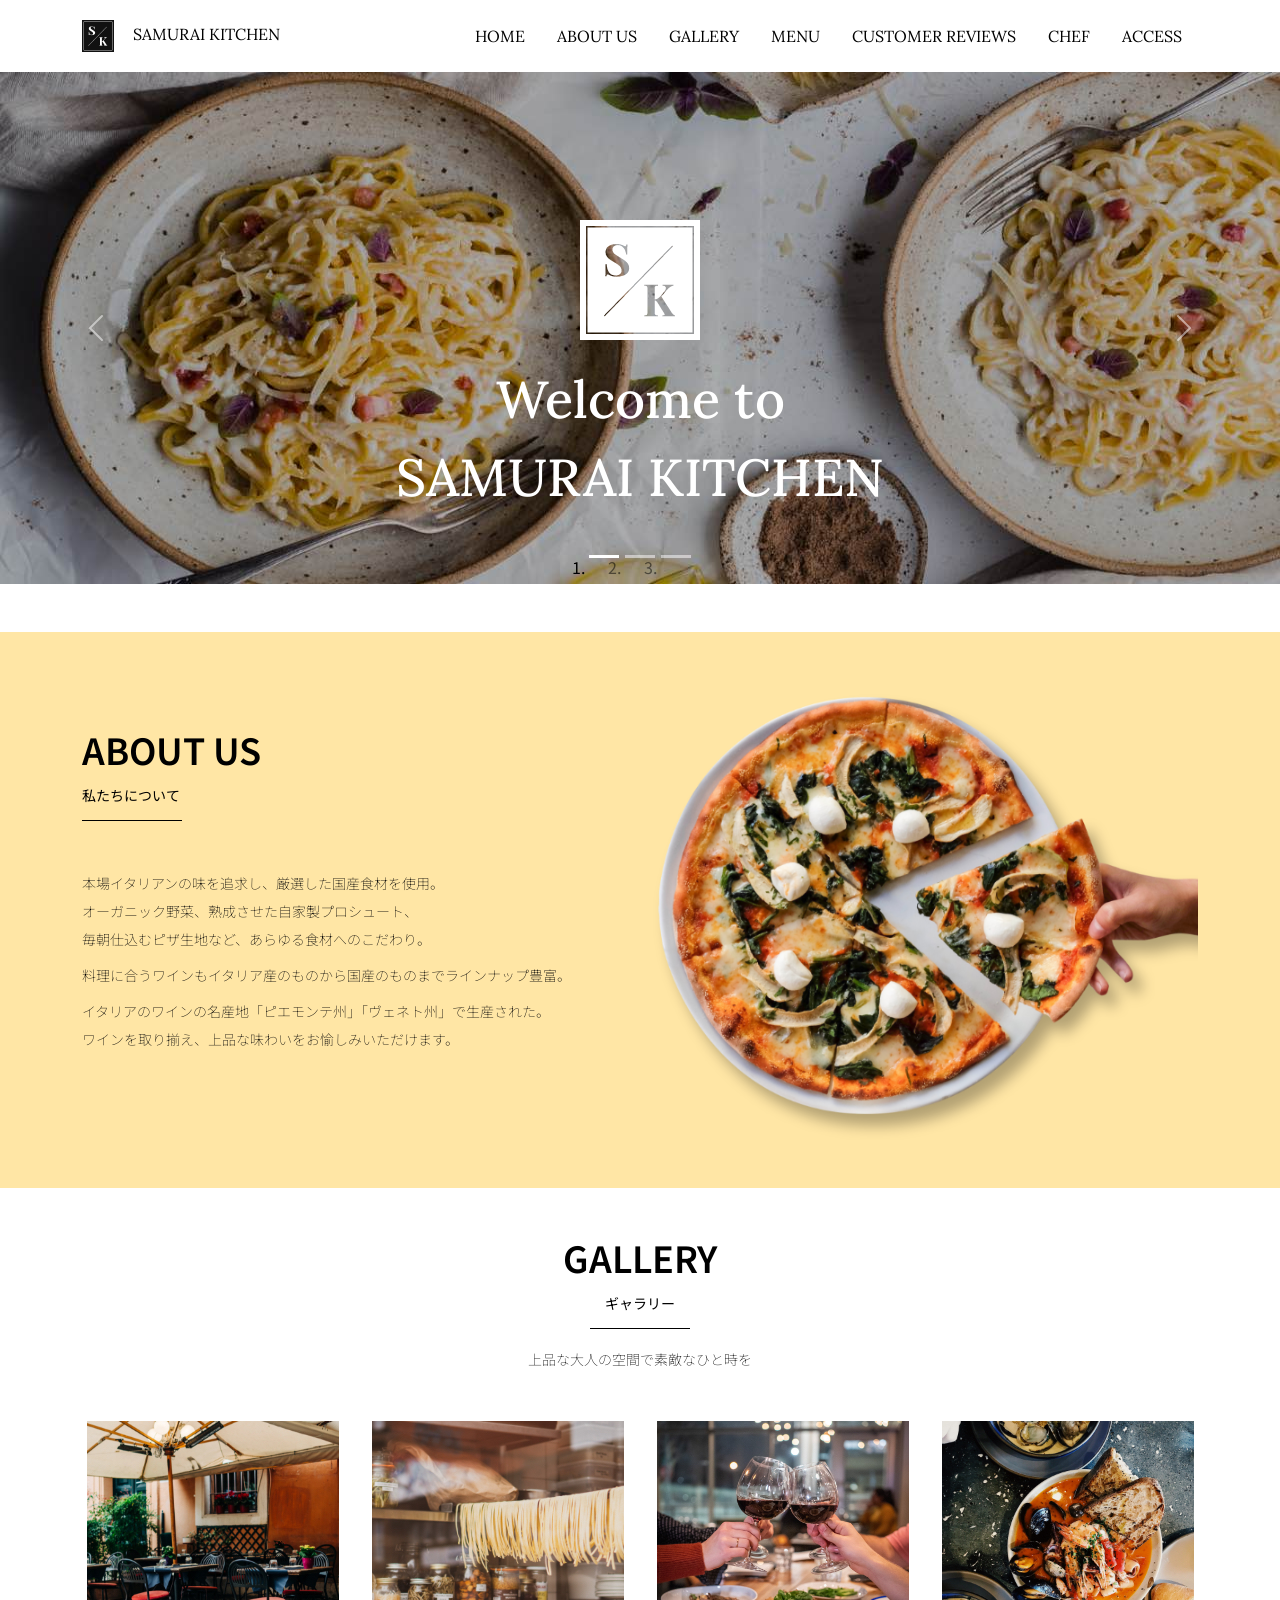
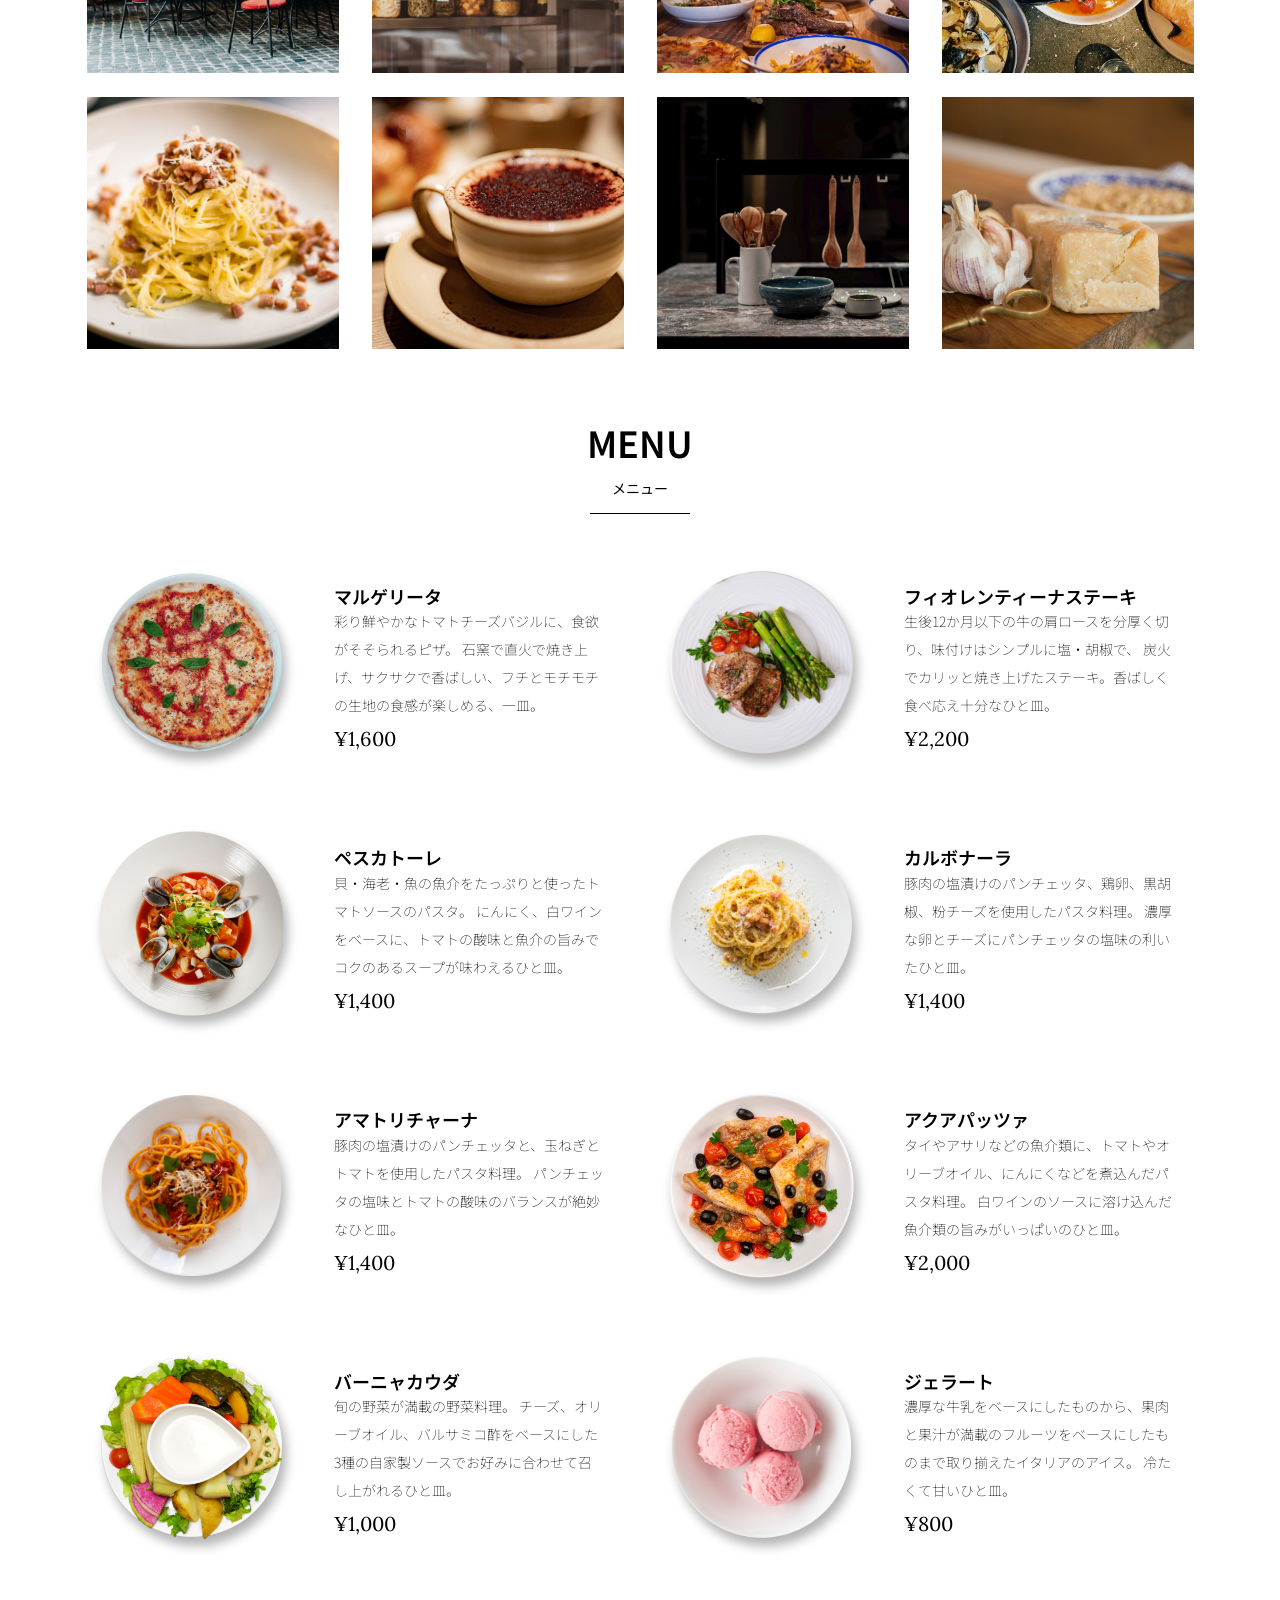
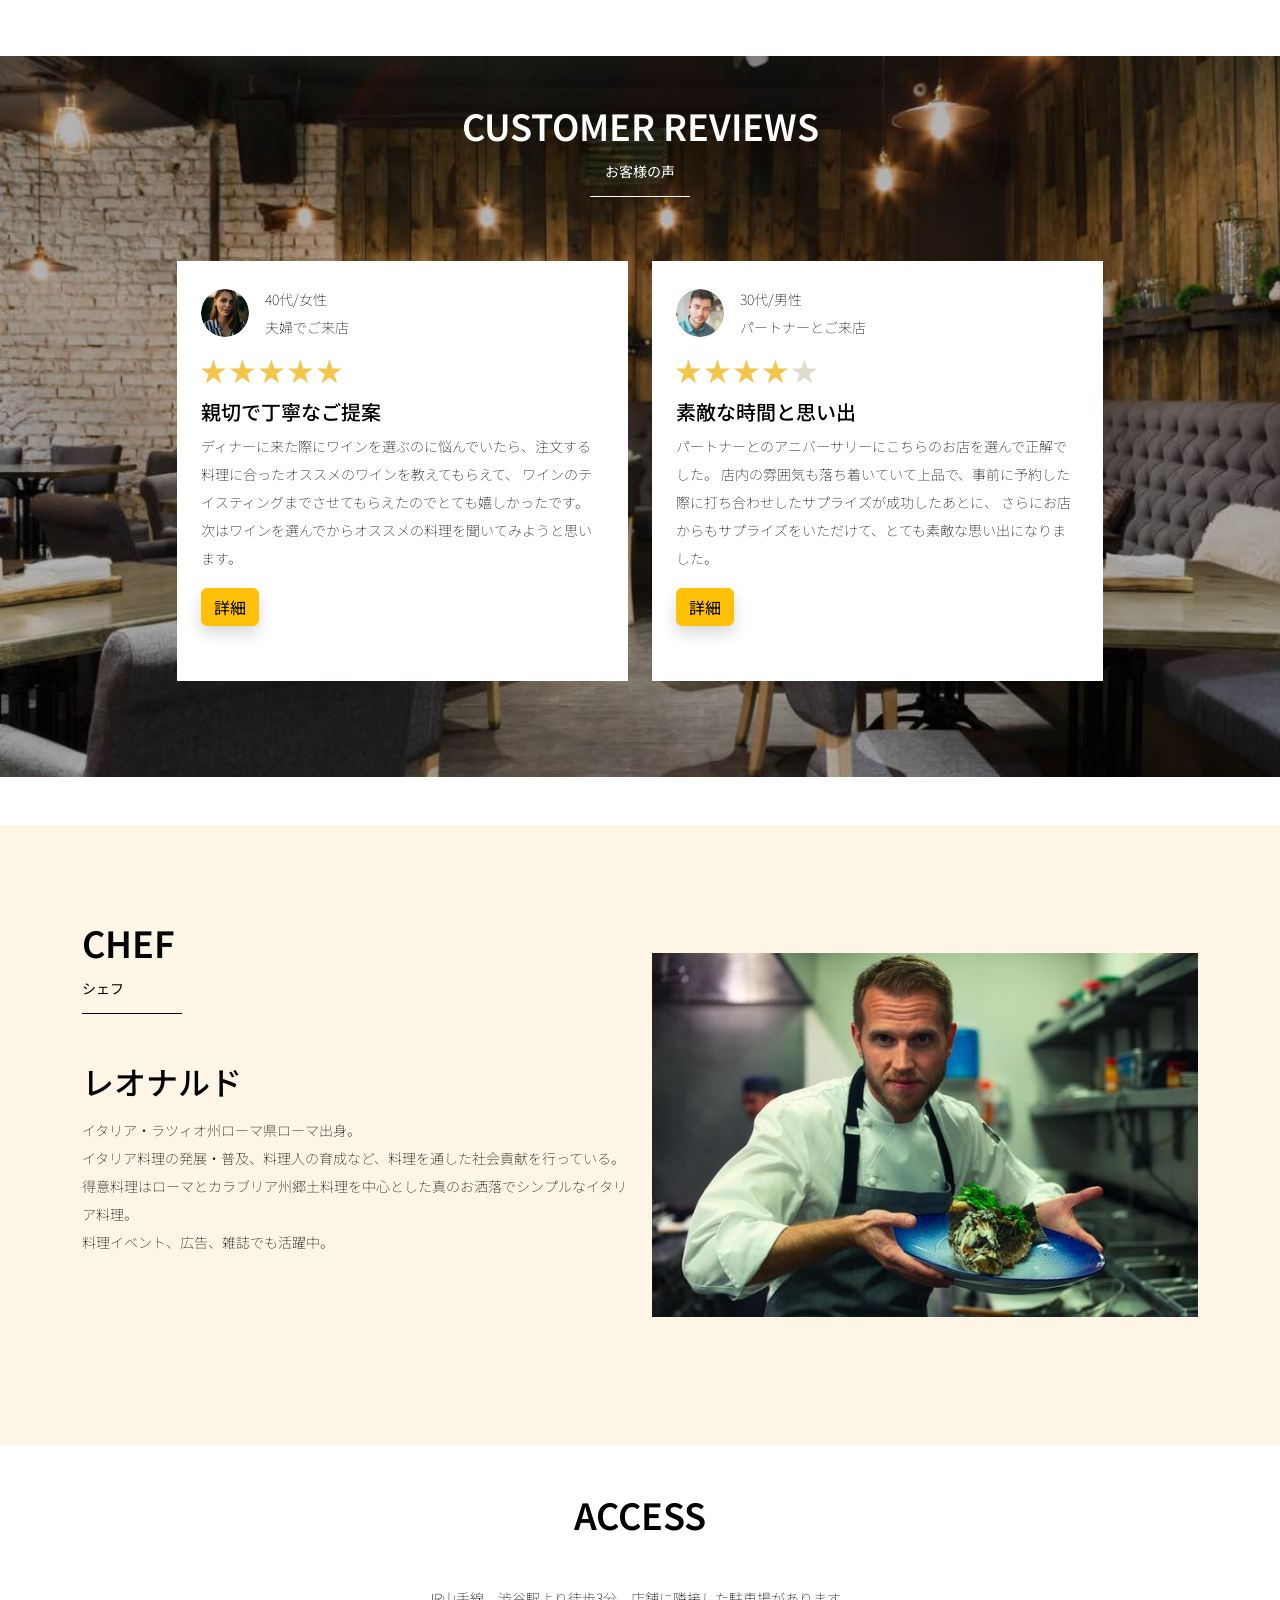
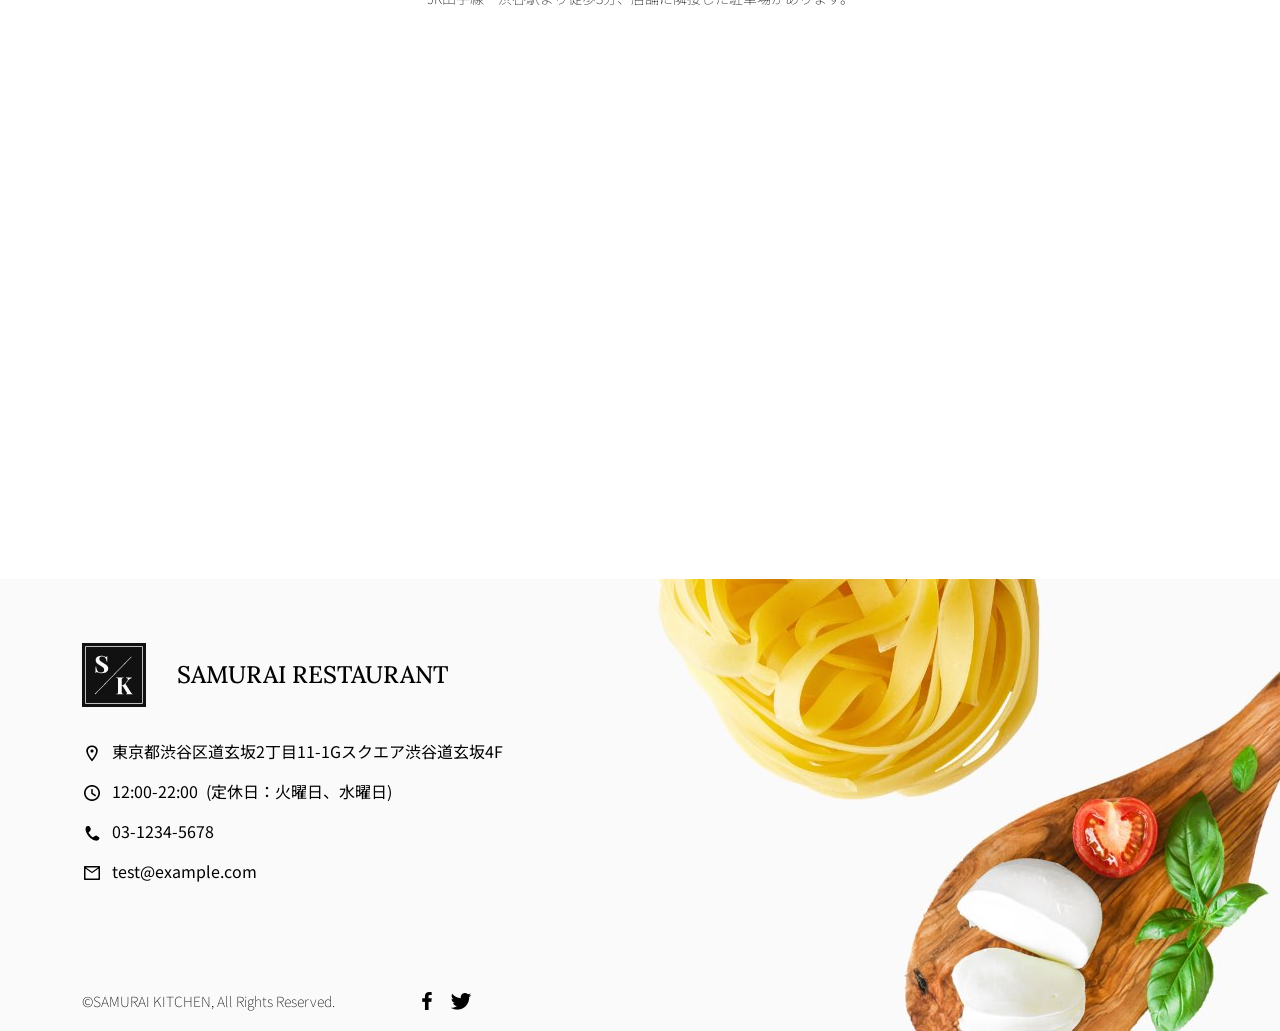
==== kadai_015/index.html @ c9a00638 "Add files via upload" ====
<!doctype html>
<html lang="ja">

<head>
  <meta charset="utf-8">
  <!--マルチデバイス対応-->
  <meta name="viewport" content="width=device-width, initial-scale=1">
  <meta name="description" content="">
  <meta name="author" content="SAMURAI ENGINEER">
  <title>SAMURAI XD_HTML教材</title>
  <!-- ************************************************ bootstrap.min.cssの読み込み -->
  <link href="https://cdn.jsdelivr.net/npm/bootstrap@5.0.0-beta1/dist/css/bootstrap.min.css" rel="stylesheet"
    integrity="sha384-giJF6kkoqNQ00vy+HMDP7azOuL0xtbfIcaT9wjKHr8RbDVddVHyTfAAsrekwKmP1" crossorigin="anonymous">
  <!-- ************************************************ bootstrap.bundle.min.jsの読み込み -->
  <script src="https://cdn.jsdelivr.net/npm/bootstrap@5.0.0-beta1/dist/js/bootstrap.bundle.min.js"
    integrity="sha384-ygbV9kiqUc6oa4msXn9868pTtWMgiQaeYH7/t7LECLbyPA2x65Kgf80OJFdroafW" crossorigin="anonymous" defer>
  </script>

  <!-- ************************************************ Google Font読み込み -->
  <link rel="preconnect" href="https://fonts.gstatic.com">
  <link href="https://fonts.googleapis.com/css2?family=Lora&display=swap" rel="stylesheet">
  <link href="https://fonts.googleapis.com/css2?family=Noto+Sans+JP:wght@300&display=swap" rel="stylesheet">
  <!-- ************************************************今回作成する styles.cssの読み込み -->
  <link href="stylesheet/style.css" rel="stylesheet">
  <!-- ************************************************  -->
</head>

<body>
  <main>
    <!-- ************************************************ ナビゲーションバー開始 -->
    <nav class="navbar navbar-expand-lg">
      <div class="container">
        <a class="navbar-brand my_navbar_brand">
          <img class="img-fluid navbar_brand_logo" src="img/site_logo.png" alt="サイトアイコン">
          <span>SAMURAI KITCHEN</span>
        </a>
        <div class="navbar-toggler hamburger_menu" data-bs-toggle="collapse" data-bs-target="#navbarNav"
          aria-controls="navbarNav" aria-expanded="false" aria-label="Toggle navigation">
          <input type="checkbox" id="hamburger_btn_check">
          <label for="hamburger_btn_check" class="hamburger_btn">
            <img class="btn_open" src="img/button_open.png" alt="ナビゲーションバーのボタン">
            <img class="btn_close" src="img/button_close.png" alt="ナビゲーションバーのボタン">
          </label>
        </div>
        <div class="collapse navbar-collapse justify-content-end" id="navbarNav">
          <ul class="navbar-nav">
            <li class="nav-item px-2">
              <a class="nav-link my_nav_link my-2" aria-current="page" href="#">HOME</a>
            </li>

            <li class="nav-item px-2">
              <a class="nav-link my_nav_link my-2" href="#about">ABOUT US</a>
            </li>

            <li class="nav-item px-2">
              <a class="nav-link my_nav_link my-2" href="#gallery">GALLERY</a>
            </li>    
          
            <li class="nav-item px-2">
              <a class="nav-link my_nav_link my-2" href="#menu">MENU</a>
            </li>
          
            <li class="nav-item px-2">
              <a class="nav-link my_nav_link my-2" href="#review">CUSTOMER REVIEWS</a>
            </li>

            <li class="nav-item px-2">
              <a class="nav-link my_nav_link my-2" href="#chef">CHEF</a>
            </li>

            <li class="nav-item px-2">
              <a class="nav-link my_nav_link my-2" href="#access">ACCESS</a>
            </li>

          </ul>
        </div>
      </div>
    </nav>
    <!-- ************************************************ ナビゲーションバー終了 -->

    <!-- ************************************************ カルーセル開始 -->
    <div id="myCarousel" class="carousel slide mb-5" data-bs-ride="carousel">

      <!--インジケーター部分-->
      <ol class="carousel-indicators">
        <li data-bs-target="#myCarousel" data-bs-slide-to="0" class="active"></li>
        <li data-bs-target="#myCarousel" data-bs-slide-to="1"></li>
        <li data-bs-target="#myCarousel" data-bs-slide-to="2"></li>
      </ol>

      <!--carousel-inner:カルーセルのキャプションと背景画像の部分。現在は1枚目だけ表示-->
      <div class="carousel-inner">
        <div class="carousel-item active">
          <img src="img/slider-1.jpg" alt="SAMURAI KITCHEN-1">
          <div class="carousel-caption">
            <!--独自クラスで位置とフォントを変更-->
            <h1 class="my_carousel_caption">
              Welcome to<br>
              SAMURAI KITCHEN
            </h1>
          </div>
        </div>

        <div class="carousel-item">
          <img src="img/slider-2.jpg" alt="サンプル画像">
          <div class="carousel-caption">
            <h1 class="my_carousel_caption">
              The fabulous combination of&nbsp;wine&nbsp;and&nbsp;food
            </h1>
          </div>
        </div>

        <div class="carousel-item">
          <img src="img/slider-3.jpg" alt="サンプル画像">
          <div class="carousel-caption">
            <h1 class="my_carousel_caption">
              Get the Italian taste<br>
              at the SAMURAI&nbsp;KITCHEN
            </h1>
          </div>
        </div>
      </div>

      <!--コントロールボタン左側-->
      <a class="carousel-control-prev" href="#myCarousel" role="button" data-bs-slide="prev">
        <span class="carousel-control-prev-icon" aria-hidden="true"></span>
        <span class="visually-hidden">Previous</span>
      </a>

      <!--コントロールボタン右側-->
      <a class="carousel-control-next" href="#myCarousel" role="button" data-bs-slide="next">
        <span class="carousel-control-next-icon" aria-hidden="true"></span>
        <span class="visually-hidden">Next</span>
      </a>
    </div>
    <!-- ************************************************ カルーセル終了 -->

    <!-- ************************************************ アバウトセクション開始 -->
    <section class="about_us_bg" id="about">
      <!--コンテンツの中央揃え。上下方向にパディング(サイズ5)　下方向にマージン(サイズ5)-->
      <div class="container py-5 mb-5">
        <div class="row">

          <!--左側カラム(6/12)-->
          <div class="col-lg-6 text-left">
            <!--上下方向にパディング(サイズ5)-->
            <div class="py-5">

              <!--下方向にマージン(サイズ5)-->
              <h2 class="section_title about mb-5">
                ABOUT US
              </h2>

              <!--下方向にマージン(サイズ2)-->
              <p class="mb-2">
                本場イタリアンの味を追求し、厳選した国産食材を使用。<br>
                オーガニック野菜、熟成させた自家製プロシュート、<br>
                毎朝仕込むピザ生地など、あらゆる食材へのこだわり。<br>
              </p>

              <!--下方向にマージン(サイズ2)-->
              <p class="mb-2">
                料理に合うワインもイタリア産のものから国産のものまでラインナップ豊富。<br>
              </p>

              <!--下方向にマージン(サイズ2)-->
              <p class="mb-2">
                イタリアのワインの名産地「ピエモンテ州」「ヴェネト州」で生産された。<br>
                ワインを取り揃え、上品な味わいをお愉しみいただけます。<br>
              </p>
            </div>
          </div>

          <!--右側カラム(6/12)-->
          <div class="col-lg-6">
            <img src="img/img-about-us.png" class="img-fluid" alt="pizza">
          </div>
        </div>
      </div>
    </section>
    <!-- ************************************************ アバウトセクション終了 -->

    <!-- ************************************************ ギャラリーセクション開始 -->
    <section id="gallery">
      <div class="container mb-5">
        <h2 class="mb-3 section_title gallery text-center">GALLERY</h2>
        <p class="text-center mb-5">
          上品な大人の空間で素敵なひと時を
        </p>

        <div class="row">
          <div class="col-6 col-lg-3 mb-4 d-flex justify-content-center">
            <img class="img-fluid" src="img/gallery-1.jpg" alt="サンプル画像">
          </div>
          <div class="col-6 col-lg-3 mb-4 d-flex justify-content-center">
            <img class="img-fluid" src="img/gallery-2.jpg" alt="サンプル画像">
          </div>
          <div class="col-6 col-lg-3 mb-4 d-flex justify-content-center">
            <img class="img-fluid" src="img/gallery-3.jpg" alt="サンプル画像">
          </div>
          <div class="col-6 col-lg-3 mb-4 d-flex justify-content-center">
            <img class="img-fluid" src="img/gallery-4.jpg" alt="サンプル画像">
          </div>
          <div class="col-6 col-lg-3 mb-4 d-flex justify-content-center">
            <img class="img-fluid" src="img/gallery-5.jpg" alt="サンプル画像">
          </div>
          <div class="col-6 col-lg-3 mb-4 d-flex justify-content-center">
            <img class="img-fluid" src="img/gallery-6.jpg" alt="サンプル画像">
          </div>
          <div class="col-6 col-lg-3 mb-4 d-flex justify-content-center">
            <img class="img-fluid" src="img/gallery-7.jpg" alt="サンプル画像">
          </div>
          <div class="col-6 col-lg-3 mb-4 d-flex justify-content-center">
            <img class="img-fluid" src="img/gallery-8.jpg" alt="サンプル画像">
          </div>
        </div>
      </div>

    </section>
    <!-- ************************************************ ギャラリーセクション終了 -->

    <!-- ************************************************ メニューセクション -->
    <section id="menu">
      <!--タイトル文字部分のコンテナ-->
      <div class="container">
        <div class="row">
          <div class="col-lg-12">
            <!--タイトル文字-->
            <h2 class="section_title menu text-center mb-5">MENU</h2>
          </div>
        </div>
      </div>

      <!--メニュー部分のコンテナ-->
      <div class="container mb-5">
        <div class="row">

          <!--1段目-->
          <!--左側メニュー-->
          <div class="col-12 col-lg-6">

            <!--子要素を5:7で分割-->
            <div class="row g-0 mb-4">
              <div class="col-12 col-lg-5 text-center">

                <!--左側メニュー画像部分-->
                <img src="img/margherita.png" class="img-fluid" alt="マルゲリータ">
              </div>
              <!--右側テキスト部分-->
              <div class="col-12 col-lg-7 p-4">
                <h4 class="mb-0 menu_title">マルゲリータ</h4>
                <p class="my-auto">
                  彩り鮮やかなトマトチーズバジルに、食欲がそそられるピザ。
                  石窯で直火で焼き上げ、サクサクで香ばしい、フチとモチモチの生地の食感が楽しめる、一皿。
                </p>
                <p class="menu_price">¥1,600</p>
              </div>
            </div>
          </div>

          <div class="col-12 col-lg-6">
            <div class="row g-0 mb-4">
              <div class="col-12 col-lg-5 text-center">
                <img src="img/steak.png" class="img-fluid" alt="フィオレンティーナステーキ">
              </div>
              <div class="col-12 col-lg-7 p-4">
                <h4 class="mb-0 menu_title">フィオレンティーナステーキ</h4>
                <p class="my-auto">
                  生後12か月以下の牛の肩ロースを分厚く切り、味付けはシンプルに塩・胡椒で、
                  炭火でカリッと焼き上げたステーキ。香ばしく食べ応え十分なひと皿。
                </p>
                <p class="menu_price">¥2,200</p>
              </div>
            </div>
          </div>

          <!--2段目-->
          <!--左側メニュー-->
          <div class="col-12 col-lg-6">

            <!--子要素を5:7で分割-->
            <div class="row g-0 mb-4">
              <div class="col-12 col-lg-5 text-center">

                <!--左側メニュー画像部分-->
                <img src="img/pescatore.png" class="img-fluid" alt="ペスカトーレ">
              </div>
              <!--右側テキスト部分-->
              <div class="col-12 col-lg-7 p-4">
                <h4 class="mb-0 menu_title">ペスカトーレ</h4>
                <p class="my-auto">
                  貝・海老・魚の魚介をたっぷりと使ったトマトソースのパスタ。
                  にんにく、白ワインをベースに、トマトの酸味と魚介の旨みでコクのあるスープが味わえるひと皿。
                </p>
                <p class="menu_price">¥1,400</p>
              </div>
            </div>
          </div>

          <div class="col-12 col-lg-6">
            <div class="row g-0 mb-4">
              <div class="col-12 col-lg-5 text-center">
                <img src="img/carbonara.png" class="img-fluid" alt="カルボナーラ">
              </div>
              <div class="col-12 col-lg-7 p-4">
                <h4 class="mb-0 menu_title">カルボナーラ</h4>
                <p class="my-auto">
                  豚肉の塩漬けのパンチェッタ、鶏卵、黒胡椒、粉チーズを使用したパスタ料理。
                  濃厚な卵とチーズにパンチェッタの塩味の利いたひと皿。
                </p>
                <p class="menu_price">¥1,400</p>
              </div>
            </div>
          </div>

          <!--3段目-->
          <!--左側メニュー-->
          <div class="col-12 col-lg-6">

            <!--子要素を5:7で分割-->
            <div class="row g-0 mb-4">
              <div class="col-12 col-lg-5 text-center">

                <!--左側メニュー画像部分-->
                <img src="img/amatriciana.png" class="img-fluid" alt="アマトリチャーナ">
              </div>
              <!--右側テキスト部分-->
              <div class="col-12 col-lg-7 p-4">
                <h4 class="mb-0 menu_title">アマトリチャーナ</h4>
                <p class="my-auto">
                  豚肉の塩漬けのパンチェッタと、玉ねぎとトマトを使用したパスタ料理。
                  パンチェッタの塩味とトマトの酸味のバランスが絶妙なひと皿。
                </p>
                <p class="menu_price">¥1,400</p>
              </div>
            </div>
          </div>

          <div class="col-12 col-lg-6">
            <div class="row g-0 mb-4">
              <div class="col-12 col-lg-5 text-center">
                <img src="img/acqua-pazza.png" class="img-fluid" alt="アクアパッツァ">
              </div>
              <div class="col-12 col-lg-7 p-4">
                <h4 class="mb-0 menu_title">アクアパッツァ</h4>
                <p class="my-auto">
                  タイやアサリなどの魚介類に、トマトやオリーブオイル、にんにくなどを煮込んだパスタ料理。
                  白ワインのソースに溶け込んだ魚介類の旨みがいっぱいのひと皿。
                </p>
                <p class="menu_price">¥2,000</p>
              </div>
            </div>
          </div>

          <!--4段目-->
          <!--左側メニュー-->
          <div class="col-12 col-lg-6">

            <!--子要素を5:7で分割-->
            <div class="row g-0 mb-4">
              <div class="col-12 col-lg-5 text-center">

                <!--左側メニュー画像部分-->
                <img src="img/bagna-cauda.png" class="img-fluid" alt="バーニャカウダ">
              </div>
              <!--右側テキスト部分-->
              <div class="col-12 col-lg-7 p-4">
                <h4 class="mb-0 menu_title">バーニャカウダ</h4>
                <p class="my-auto">
                  旬の野菜が満載の野菜料理。
                  チーズ、オリーブオイル、バルサミコ酢をベースにした3種の自家製ソースでお好みに合わせて召し上がれるひと皿。
                </p>
                <p class="menu_price">¥1,000</p>
              </div>
            </div>
          </div>

          <div class="col-12 col-lg-6">
            <div class="row g-0 mb-4">
              <div class="col-12 col-lg-5 text-center">
                <img src="img/gelato.png" class="img-fluid" alt="ジェラート">
              </div>
              <div class="col-12 col-lg-7 p-4">
                <h4 class="mb-0 menu_title">ジェラート</h4>
                <p class="my-auto">
                  濃厚な牛乳をベースにしたものから、果肉と果汁が満載のフルーツをベースにしたものまで取り揃えたイタリアのアイス。
                  冷たくて甘いひと皿。
                </p>
                <p class="menu_price">¥800</p>
              </div>
            </div>
          </div>
        </div>
      </div>

    </section>
    <!-- ************************************************ メニューセクション終了 -->

    <!-- ************************************************ レビューセクション開始 -->
    <section id="review">
      <div class="review_wrapper">
        <div class="container py-5 mb-5">
          <!--中央揃えでタイトルを表示-->
          <div class="text-center mb-5">
            <h2 class="section_title review text-center text-white">CUSTOMER REVIEWS</h2>
          </div>

          <!--row部分　左右のカラムを中央揃え-->
          <div class="row pb-5 justify-content-center">
            <div class="col-12 col-lg-5 mt-3">
              <!--背景を白色に設定-->
              <div class="bg-white h_420">
                <!--内側にパディング4-->
                <div class="p-4">

                  <!--顔写真と年齢などのテキストはd-flexで横並びにする　中央揃え-->
                  <div class="d-flex align-items-center">
                    <!--お客様の画像を配置-->
                    <img src="img/customer-woman.png" class="reviewer_img" alt="サンプル画像">
                    <div>
                      <!--お客様情報のテキスト-->
                      <p class="my-0">40代/女性</p>
                      <p class="my-0">夫婦でご来店</p>
                    </div>
                  </div>

                  <div class="my-3">
                    <!--星の画像を表示-->
                    <img src="img/star-point.png" class="star_img" alt="star">
                    <img src="img/star-point.png" class="star_img" alt="star">
                    <img src="img/star-point.png" class="star_img" alt="star">
                    <img src="img/star-point.png" class="star_img" alt="star">
                    <img src="img/star-point.png" class="star_img" alt="star">
                  </div>

                  <!--レビュータイトル-->
                  <h5>親切で丁寧なご提案</h5>
                  <!--レビュー内容-->
                  <p>
                    ディナーに来た際にワインを選ぶのに悩んでいたら、注文する料理に合ったオススメのワインを教えてもらえて、
                    ワインのテイスティングまでさせてもらえたのでとても嬉しかったです。
                    次はワインを選んでからオススメの料理を聞いてみようと思います。
                  </p>

                  <!--黄色のボタンを配置-->
                  <button type="button" class="btn btn-warning shadow fix_bottom">詳細</button>
                </div>
              </div>
            </div>

            <div class="col-12 col-lg-5 mt-3">
              <div class="bg-white h_420">
                <div class="p-4">
                  <div class="d-flex align-items-center">
                    <img src="img/customer-man.png" class="reviewer_img" alt="サンプル画像">
                    <div>
                      <p class="my-0">30代/男性</p>
                      <p class="my-0">パートナーとご来店</p>
                    </div>
                  </div>
                  <div class="my-3">
                    <img src="img/star-point.png" class="star_img" alt="star">
                    <img src="img/star-point.png" class="star_img" alt="star">
                    <img src="img/star-point.png" class="star_img" alt="star">
                    <img src="img/star-point.png" class="star_img" alt="star">
                    <img src="img/star-no-point.png" class="star_img" alt="no-star">
                  </div>
                  <h5>素敵な時間と思い出</h5>
                  <p>
                    パートナーとのアニバーサリーにこちらのお店を選んで正解でした。
                    店内の雰囲気も落ち着いていて上品で、事前に予約した際に打ち合わせしたサプライズが成功したあとに、
                    さらにお店からもサプライズをいただけて、とても素敵な思い出になりました。
                  </p>
                  <button type="button" class="btn btn-warning shadow fix-fix_bottom">詳細</button>
                </div>
              </div>
            </div>
          </div>
        </div>
      </div>

    </section>
    <!-- ************************************************ レビューセクション終了 -->

    <!-- ************************************************ シェフセクション開始 -->
    <section class="chef_bg" id="chef">
      <div class="container py-5 mb-5">
        <div class="row">
          <div class="col-lg-6 text-left">
            <div class="py-5">
              <h2 class="section_title chef mb-5">CHEF</h2>
              <h2 class="name">レオナルド</h2>
              <p class="mb-5">
                イタリア・ラツィオ州ローマ県ローマ出身。<br>
                イタリア料理の発展・普及、料理人の育成など、料理を通した社会貢献を行っている。<br>
                得意料理はローマとカラブリア州郷土料理を中心とした真のお洒落でシンプルなイタリア料理。<br>
                料理イベント、広告、雑誌でも活躍中。
              </p>
            </div>
          </div>

          <div class="col-6">
            <img src="img/chef.jpg" class="img-fluid chef_img" alt="chef">
          </div>
        </div>
      </div>
    </section>
    <!-- ************************************************ シェフセクション開始 -->

    <!-- ************************************************ アクセスセクション開始 -->
    <section id="access">
      <div class="container">
        <div class="row">
          <div class="col-lg-12 text-center mb-5">
            <h2 class="section_title text-center access mb-5">ACCESS</h2>
            <p>JR山手線　渋谷駅より徒歩3分、店舗に隣接した駐車場があります。</p>
          </div>
        </div>
      </div>

      <div class="container mb-5 px-2">
        <!--この部分にマップを配置-->
        <iframe
          src="https://www.google.com/maps/embed?pb=!1m18!1m12!1m3!1d12967.114087343349!2d139.687349334065!3d35.657827993593834!2m3!1f0!2f0!3f0!3m2!1i1024!2i768!4f1.1!3m3!1m2!1s0x6018f5209bb80c49%3A0x7abbc1a9d7d575eb!2z5qCq5byP5Lya56S-5L6N!5e0!3m2!1sja!2sjp!4v1623882550231!5m2!1sja!2sjp"
          class="w-100" style="height: 50vh;" loading="lazy"></iframe>
      </div>

    </section>
    <!-- ************************************************ アクセスセクション終了 -->


    <!-- ************************************************ フッター開始 -->
    <footer id="footer">
      <div class="container">
        <div class="row">
          <div class="col-12 col-lg-6 position-relative">
            <div class="row pt-5">
              <div class="col-lg-2 text-center my-3">
                <!--サイトロゴ-->
                <img class="img-fluid footer_brand_logo" src="img/site_logo.png" alt="サンプル画像">
              </div> 

              <div class="col-lg-10 align-self-center my-3">
                <!--タイトル文字-->
                <h2 class="m-0 footer_text">SAMURAI RESTAURANT</h2>
              </div>
            </div>

            <!--営業時間などのテキストを追加-->
            <div class="restaurant_info py-3">
              <div class="d-flex mb-3">
                <img src="img/icon-Marker.png" alt="marker">
                <p class="p-0 m-0">東京都渋谷区道玄坂2丁目11-1Gスクエア渋谷道玄坂4F</p>
              </div>
              <div class="d-flex mb-3">
                <img src="img/icon-Clock.png" alt="clock">
                <p class="p-0 m-0">12:00-22:00&nbsp;&nbsp;(定休日：火曜日、水曜日)</p>
              </div>
              <div class="d-flex mb-3">
                <img src="img/icon-Phone.png" alt="phone">
                <p class="p-0 m-0">03-1234-5678</p>
              </div>
              <div class="d-flex mb-3">
                <img src="img/icon-Mail.png" alt="mail">
                <p class="p-0 m-0">test@example.com</p>
              </div>
            </div>

            <!--コピーライトを追加-->
            <div class="copy_right align-items-center">
              <p>
                ©SAMURAI KITCHEN, All Rights Reserved.
              </p>

              <!--SNSアイコンを表示-->
              <img src="img/icon-facebook.png" class="sns_img" alt="facebook">
              <img src="img/icon-twitter.png" class="sns_img" alt="twitter">
            </div>
          </div>

          <div class="col-12 col-lg-6 d-none d-lg-block">
            <!--背景画像を表示-->
            <img src="img/background-footer.jpg" alt="背景画像">
          </div>
        </div>
      </div>

    </footer>
    <!-- ************************************************ フッター終了 -->
  </main>
</body>

</html>
---- kadai_015/stylesheet/style.css ----
/* ----------------------------------------------- 共通 */
html,
body {
  overflow-x: hidden;
}

body {
  color: #000000;
  font-family: 'Noto Sans JP', sans-serif;
  padding-bottom: 0;

}

p {
  line-height: 2.0em;
  font-weight: 100;
  font-style: normal;
  font-size: 14px;

}

.section_title {
  font-size: 36px;
  font-weight: 600;
}

.section_title::after {
  display: block;
  font-size: 14px;
  font-weight: 400;
  padding: 16px 0 16px;
  width: 100px;
  border-bottom: solid 1px #000000;
}

/* ----------------------------------------------- ナビゲーションバー */
.navbar_brand_logo {
  width: 32px;
  height: 32px;
  display: inline-block;
  margin-right: 15px;
}

.my_navbar_brand, .my_nav_link {
  font-size: 16px;
  font-family: 'Lora', serif;
  color: #000000 !important;
}

/* Bootstrapのボタンに初期設定されている周囲への枠線を消す*/
.navbar-toggler {
  padding: 0 !important;
  border: none;
}

/*ハンバーガーボタンがチェック状態である時、閉じるボタンを表示する*/
#hamburger_btn_check:checked ~ .hamburger_btn .btn_close {
  display: block;
}

/*ハンバーガーボタンがチェック状態である時、ハンバーガーボタンを表示しない*/
#hamburger_btn_check:checked ~ .hamburger_btn .btn_open {
  display: none;
}

/*最初に表示したときは、閉じるボタンは表示しない*/
.btn_close {
  display: none;
}

/* ハンバーガーボタンが押されているかを判断するためのチェックボックスは隠す*/
#hamburger_btn_check {
  display: none;
}



/* ----------------------------------------------- カールセル */
.my_carousel_caption {
  font-size: 52px;

  padding-top: 1.25rem;
  padding-bottom: 1.25rem;
  
  color: #fff;
  
  text-align: center;
  font-family: 'Lora', serif;
  line-height: 1.5em;
}

/*疑似要素でアイコンを配置*/
.my_carousel_caption::before {
  content: url(../img/logoSymbol_White.png);
  display: block;
}

/*スマートフォン画面幅(画面幅が最大375pxまで)の場合、以下のスタイルを適用*/
@media screen and (max-width:375px) {
  .my_carousel_caption {
    /*フォントサイズを27pxにする*/
    font-size: 27px;
  }
}

.carousel-item {
  height: 32rem;
}

.carousel-item > img {
  position: absolute;
  top: 0;
  left: 0;
  min-width: 100%;
  height: 32rem;
}




/* ----------------------------------------------- アバウト */
/*aboutクラスの後に「"私たちについて"」の文字を追加*/
.about::after {
  content: "私たちについて";
}

.about_us_bg {
  background-color: #FFE6A5;
}




/* ----------------------------------------------- ギャラリー */
.gallery::after {
  content: "ギャラリー";
  margin:0 auto 0; 
}




/* ----------------------------------------------- メニュー */
.menu::after {
  content: "メニュー";
  margin: 0 auto 0;
}

.menu_title {
  font-size: 18px;
  font-weight: 600;
  font-style: normal;
}

.menu_price {
  font-size: 20px;
  font-weight: 400;
  font-family: 'Lora', serif;
}



/* ----------------------------------------------- レビュー */
/*背景画像を設定*/
.review_wrapper {
  background-image: url(../img/background-reviews.jpg);
  background-repeat: no-repeat;
  background-size: cover;
}

/*サブタイトルを疑似要素で表示*/
.review::after {
  content: "お客様の声";
  margin: 0 auto 0;
  border-bottom: solid 1px #FFFFFF;
}

.h_420 {
  height: 420px;
  position: relative;
}

.reviewer_img {
  width: 48px;
  height: 48px; 

  border-radius: 50%;
  margin-right: 16px;
}

.star_img {
  width: 25px;
  height: 25px;
}

.fix-bottom {
  position: absolute;

  width: 80px;
  height: 44px;

  left: 24px;
  bottom: 24px;
}

/* ----------------------------------------------- シェフ */
.chef::after {
  content: "シェフ";
}

.chef_bg {
  background-color: #fdf5e6;
}

.name {
  margin-bottom: 1rem;
}

.chef_img {
  margin-top: 5rem;
  margin-bottom: 5rem;
}

/* ----------------------------------------------- アクセス */
.access {
  content: "アクセス";
  margin: 0 auto 0;
}




/* ----------------------------------------------- フッター */
#footer {
  background-color: #FAFAFA;
}

.copy_right {
  font-size: 14px;

  position: absolute;

  bottom: 1rem;
  left: 12px;
  display: flex;
}

.copy_right > p {
  margin-right: 5rem;
  margin-bottom: 0;
}

.copy_right > img.sns_img {
  height: 24px;
  width: 24px;

  margin-right: 10px;
  margin-top: 0;
}

.restaurant_info p { 
  font-weight: 400;
  line-height: 1.5;
  font-size: 16px;
}

.restaurant_info img {
  width: 20px;
  height: 20px;
  margin-right: 10px;
  line-height: 1.5;
  margin-top: auto;
}

.footer_brand_logo {
  width: 64px;
  height: 64px;
  display: inline-block;
  margin-right: 15px;
}

.footer_text {
  font-size: 24px;
  font-family: 'Lora', serif;
}

@media  screen and (max-width:991px) {
  .footer_text,
  .copy_right {
    margin-top: 2rem;
    text-align: center;
    position: relative;
  }

  .copy_right > p,img {
    margin-right: 1rem;
    font-size: 14px;
    margin: 0;
    line-height: 35px;
  }

}
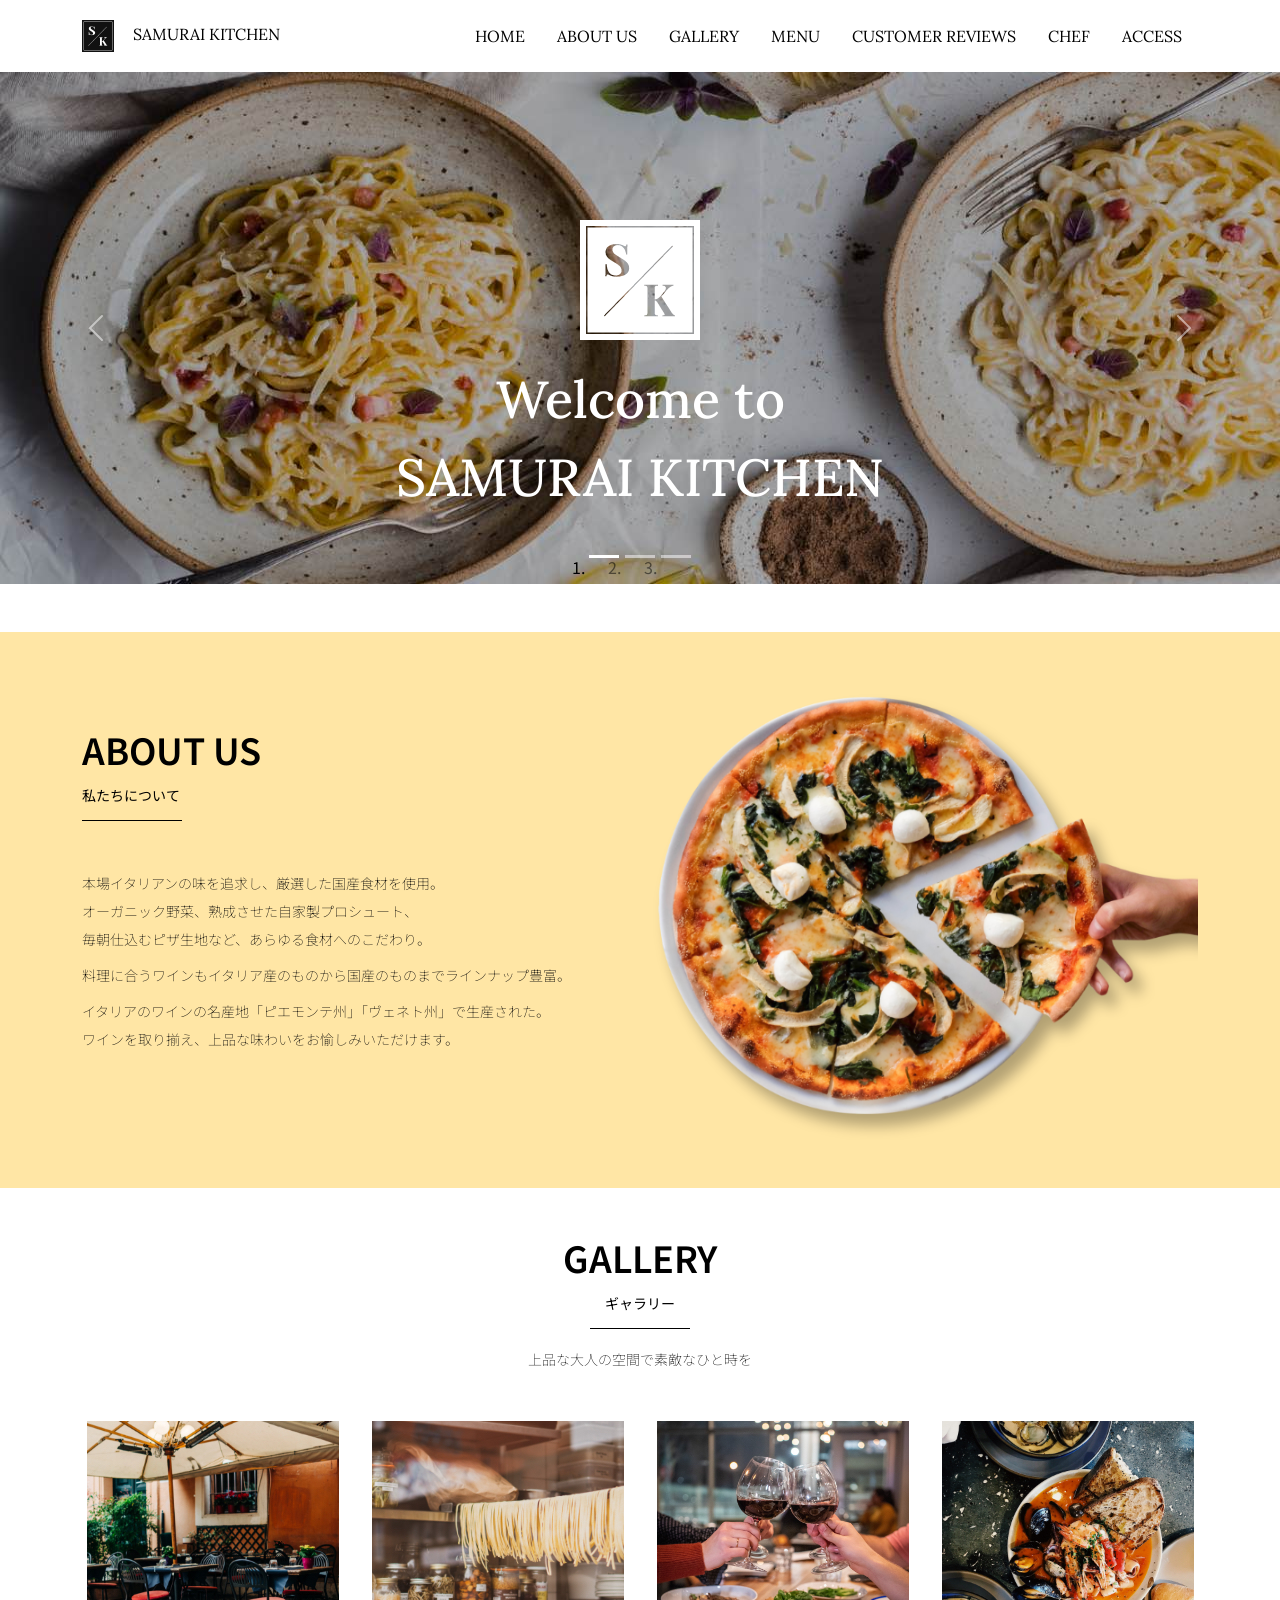
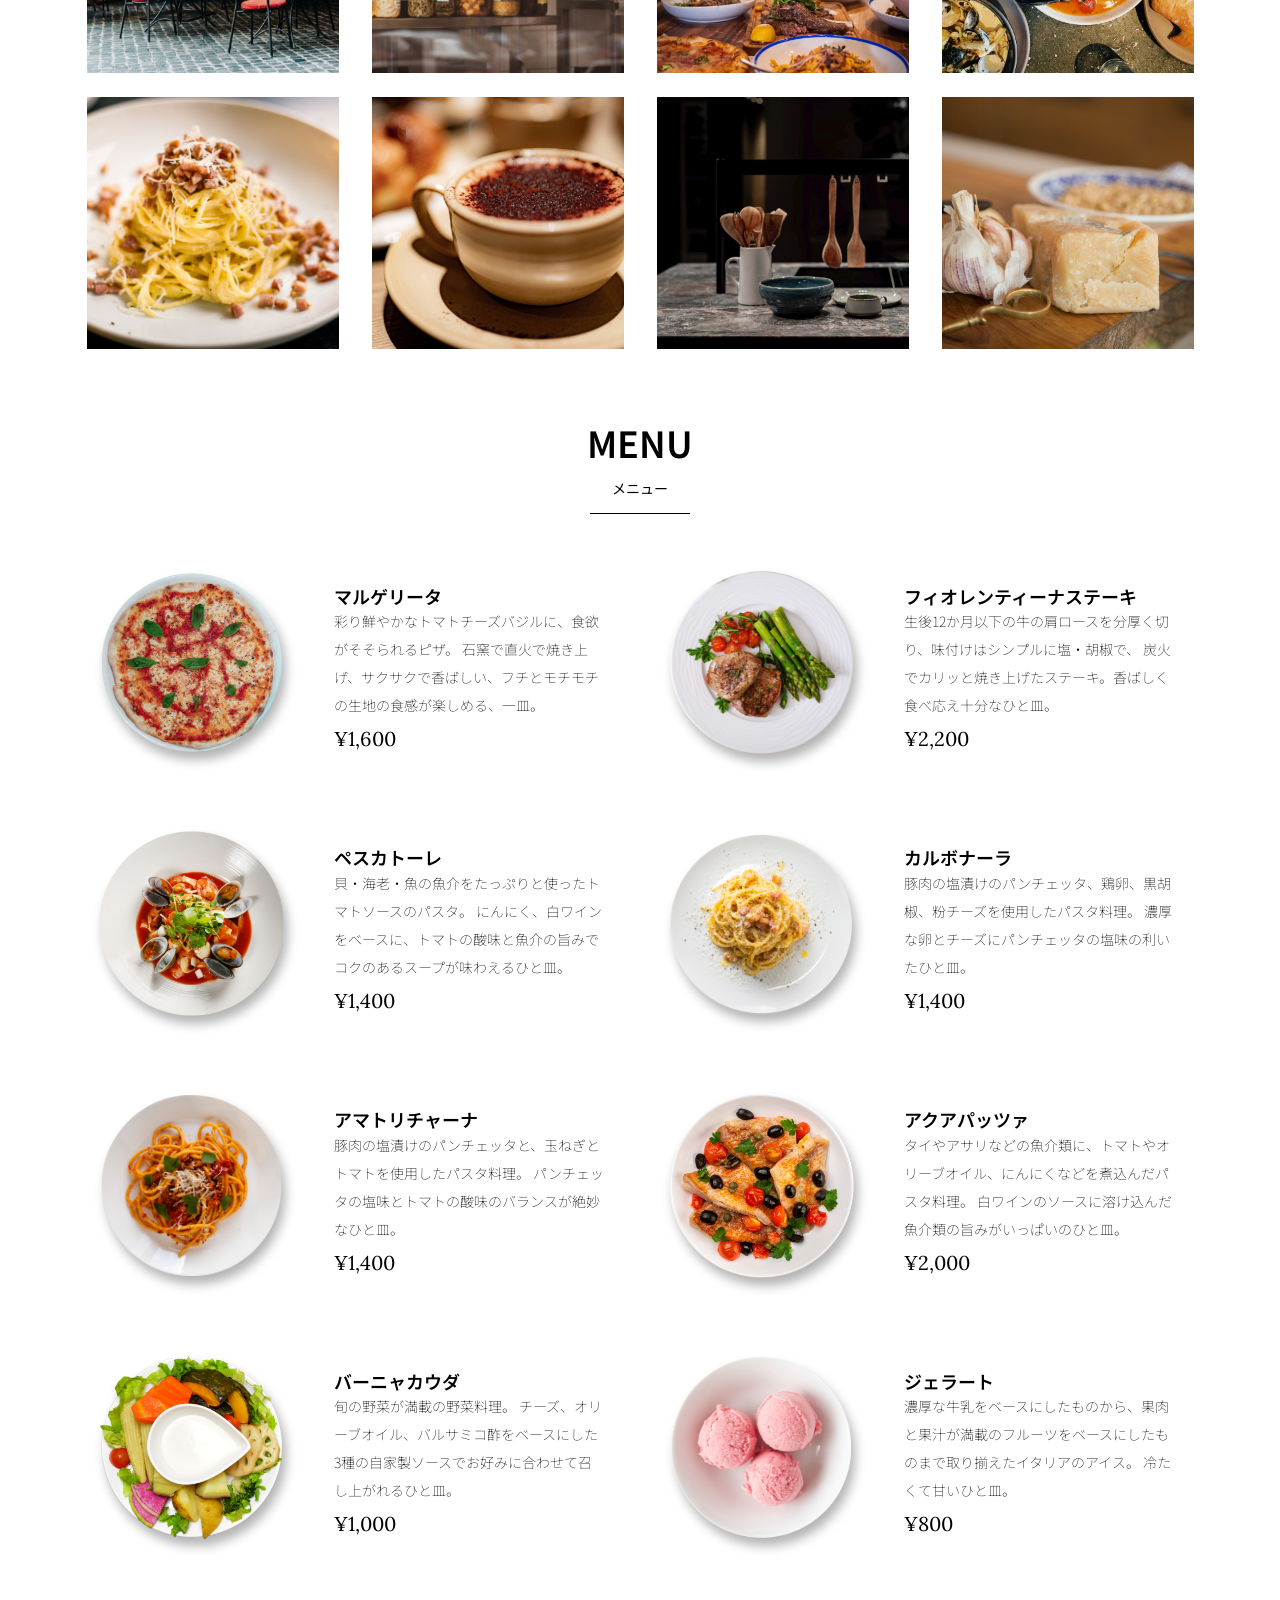
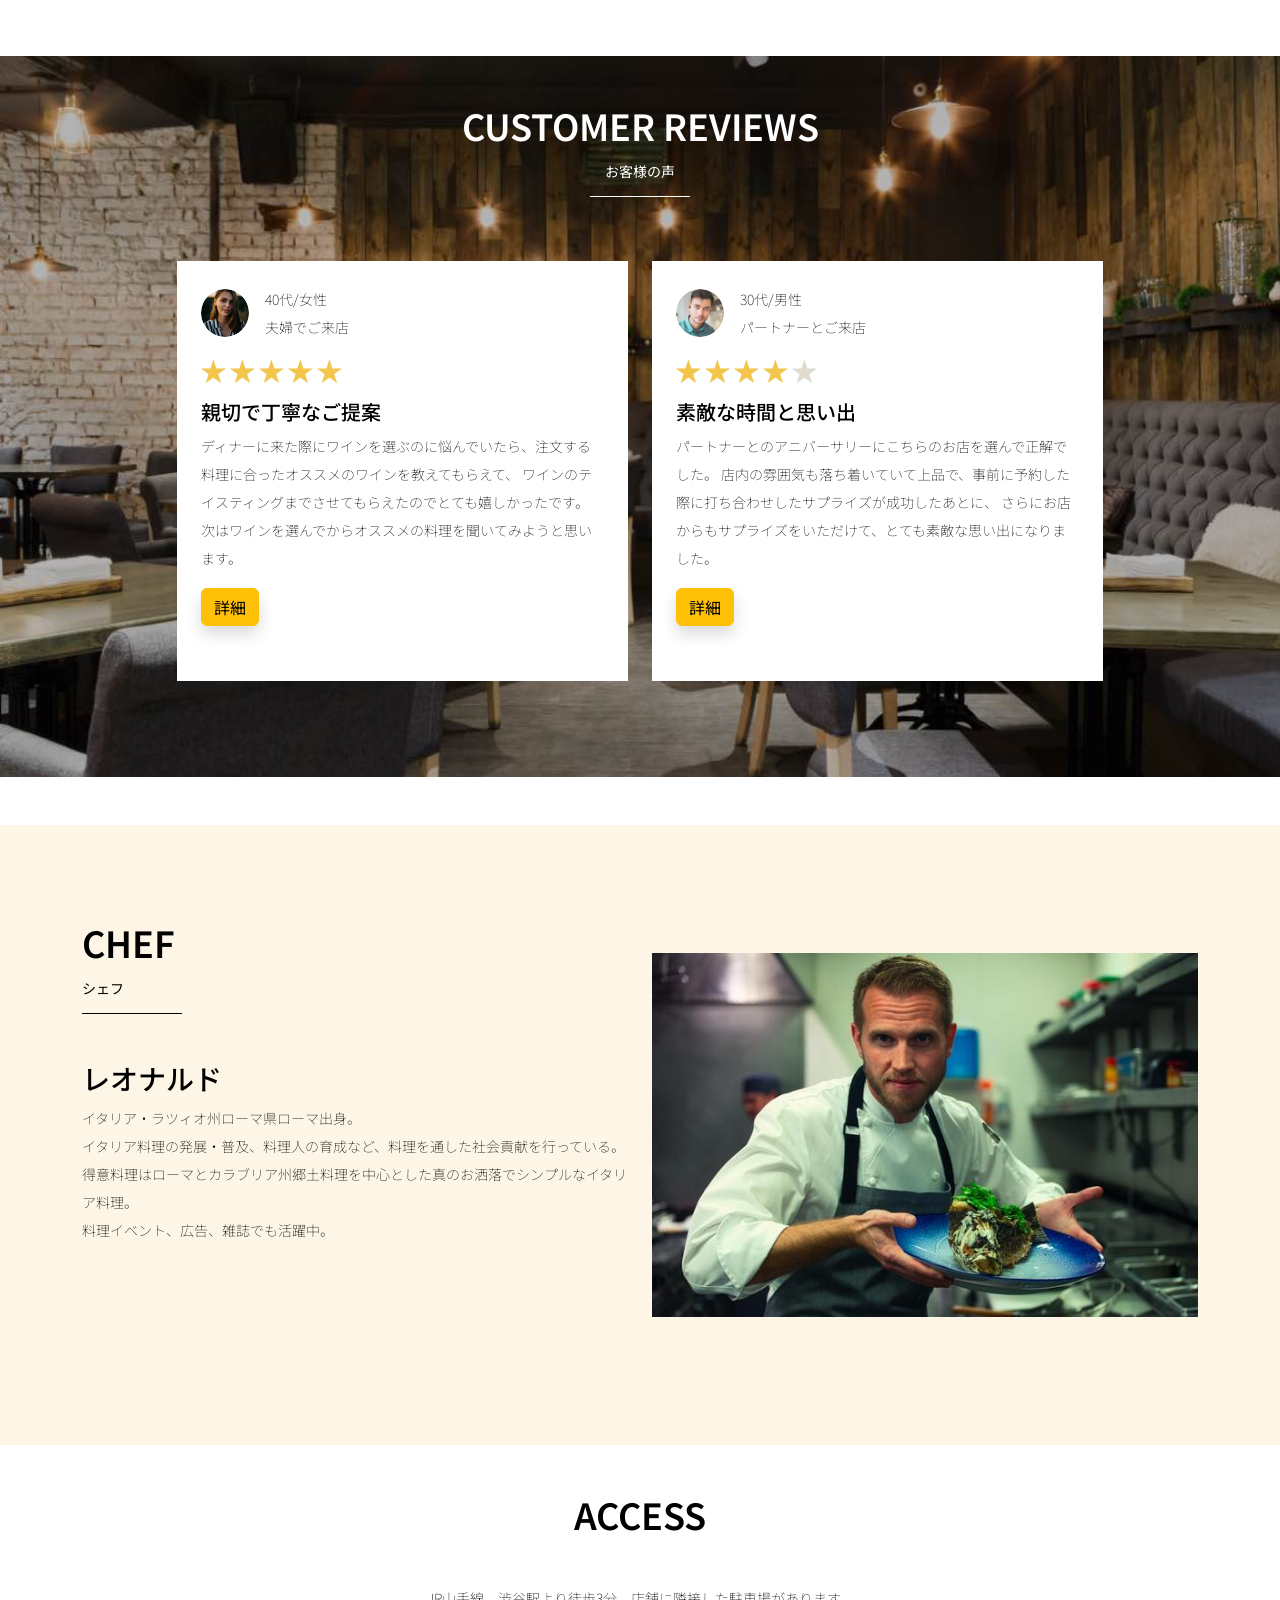
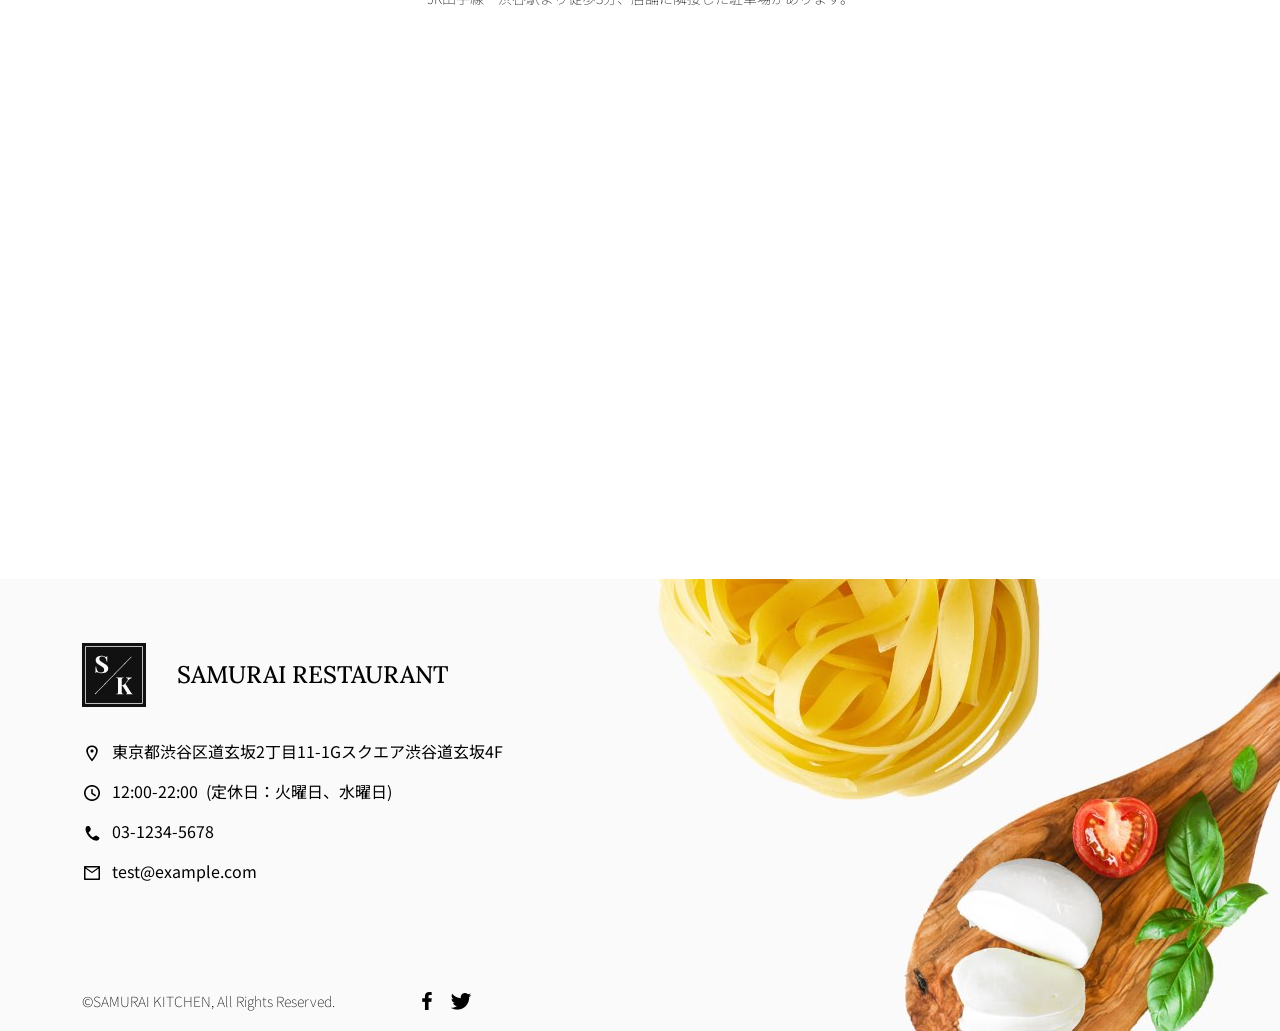
==== commit b7e63845: "Add files via upload" ====
--- a/kadai_015/index.html
+++ b/kadai_015/index.html
@@ -471,7 +471,7 @@
                     店内の雰囲気も落ち着いていて上品で、事前に予約した際に打ち合わせしたサプライズが成功したあとに、
                     さらにお店からもサプライズをいただけて、とても素敵な思い出になりました。
                   </p>
-                  <button type="button" class="btn btn-warning shadow fix-fix_bottom">詳細</button>
+                  <button type="button" class="btn btn-warning shadow fix_bottom">詳細</button>
                 </div>
               </div>
             </div>
@@ -489,8 +489,8 @@
           <div class="col-lg-6 text-left">
             <div class="py-5">
               <h2 class="section_title chef mb-5">CHEF</h2>
-              <h2 class="name">レオナルド</h2>
-              <p class="mb-5">
+              <h3>レオナルド</h3>
+              <p class="mb-2">
                 イタリア・ラツィオ州ローマ県ローマ出身。<br>
                 イタリア料理の発展・普及、料理人の育成など、料理を通した社会貢献を行っている。<br>
                 得意料理はローマとカラブリア州郷土料理を中心とした真のお洒落でシンプルなイタリア料理。<br>
@@ -499,13 +499,13 @@
             </div>
           </div>
 
-          <div class="col-6">
+          <div class="col-lg-6">
             <img src="img/chef.jpg" class="img-fluid chef_img" alt="chef">
           </div>
         </div>
       </div>
     </section>
-    <!-- ************************************************ シェフセクション開始 -->
+    <!-- ************************************************ シェフセクション終了 -->
 
     <!-- ************************************************ アクセスセクション開始 -->
     <section id="access">
